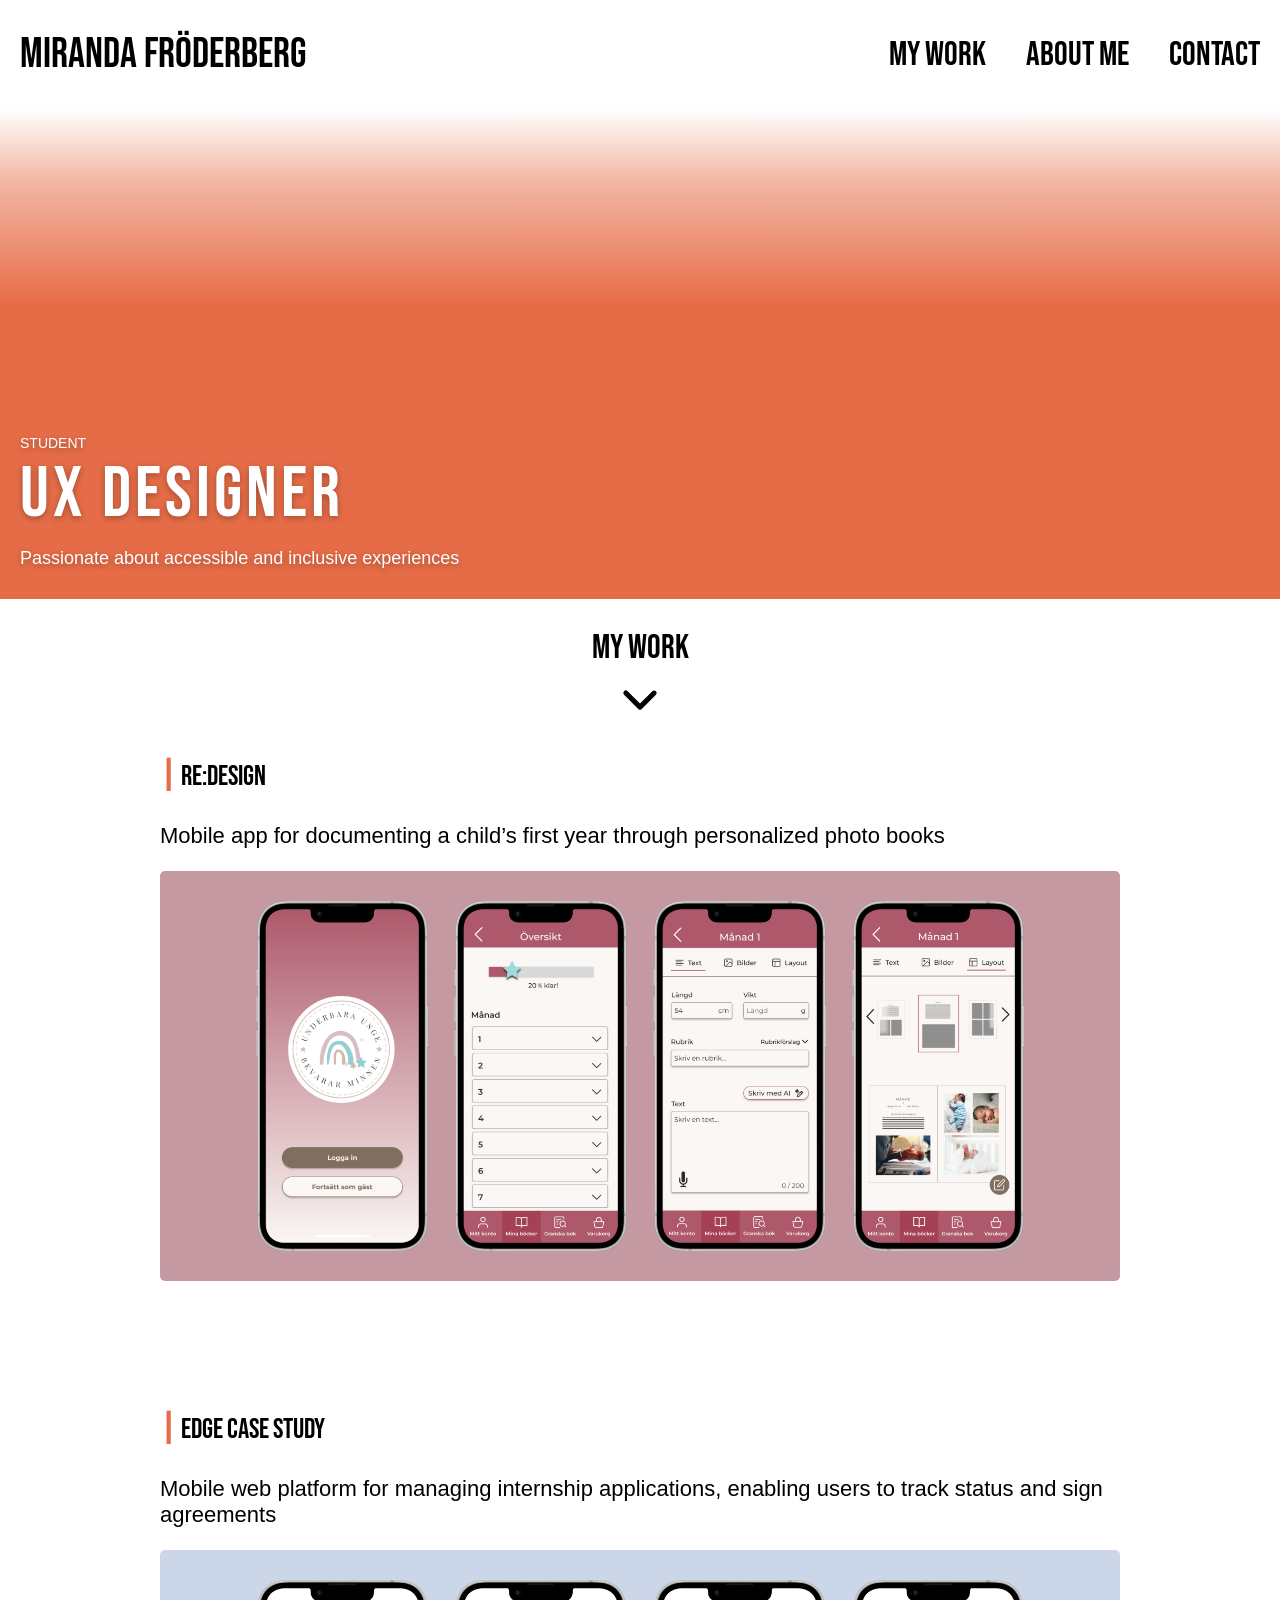
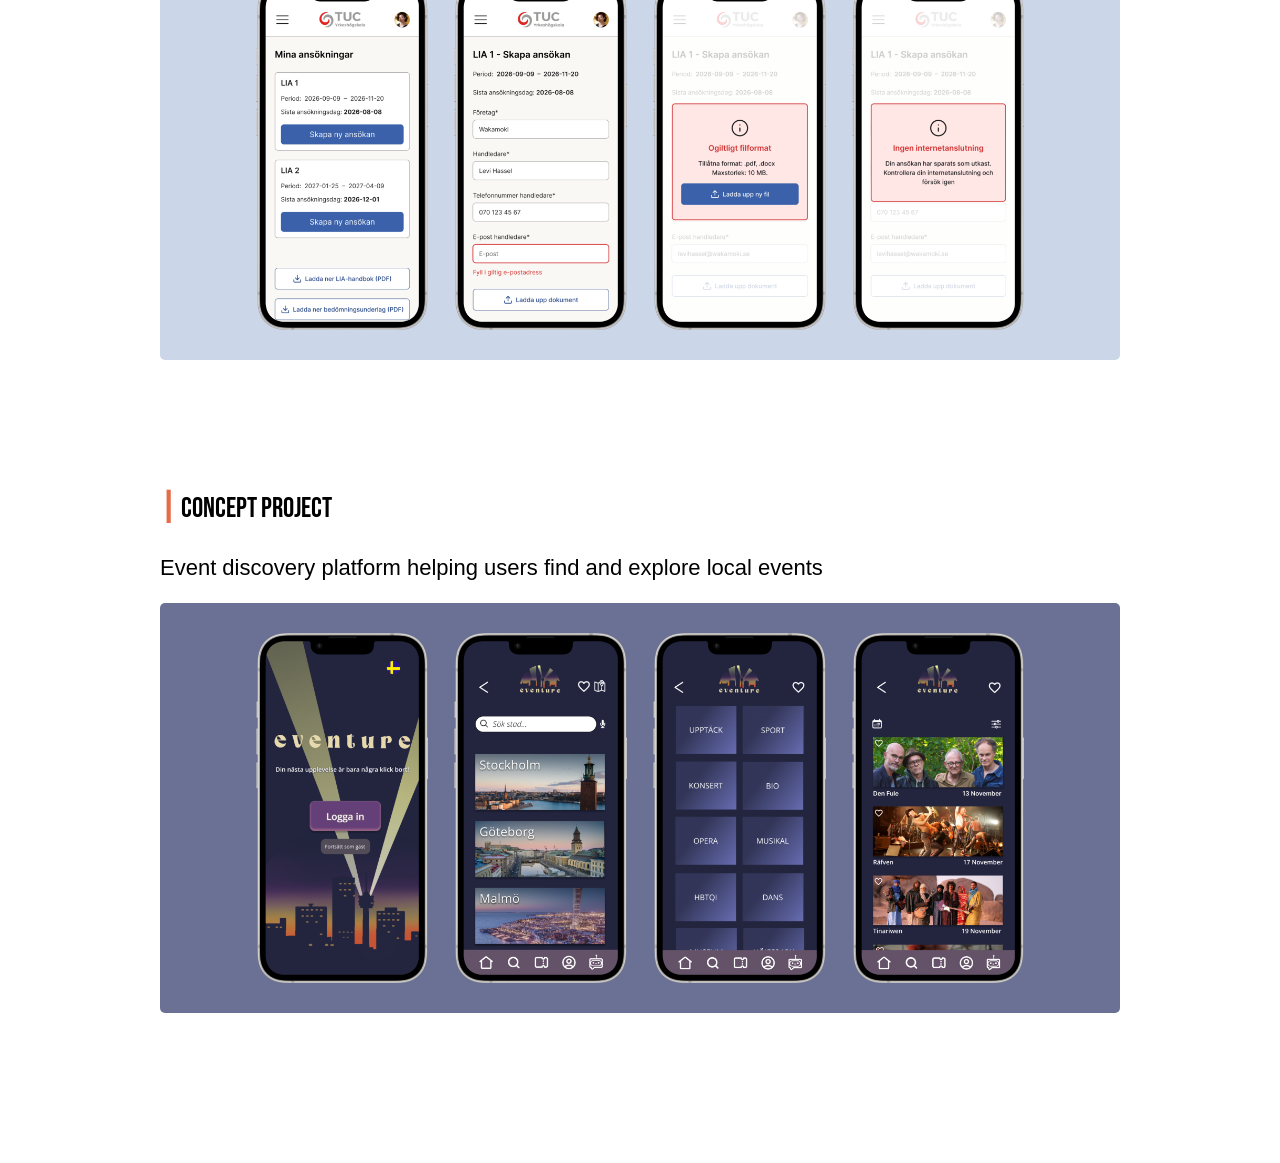
==== index.html @ 18cfc583 "Cleaned copied code also added some comments" ====
<!DOCTYPE html>
<html>
    <head>
        <meta name="viewport" content="width=device-width, initial-scale=1" />
        <meta charset="utf-8" />

        <!-- Title -->
        <title>Miranda Fröderberg - UX Designer</title>

        <!-- Font -->
        <link rel="preconnect" href="https://fonts.googleapis.com">
        <link rel="preconnect" href="https://fonts.gstatic.com" crossorigin>
        <link href="https://fonts.googleapis.com/css2?family=Bebas+Neue&display=swap" rel="stylesheet">
        
        <link rel="stylesheet" href="style.css" />
    </head>

    <body>
        <!-- Navigation -->
        <nav class="nav-container">
            <nav class="nav-box">

                <a href="" class="logo">MIRANDA FRÖDERBERG</a>
                
                <ul class="nav-links">
                    <li class="dropdown">
                        <button class="dropdown-toggle">MY WORK</button>
                        <ul class="dropdown-menu">
                            <li><a href="UnderbaraUnge/">RE:DESIGN</a></li>
                            <li><a href="Lia/">EDGE CASE STUDY</a></li>
                            <li><a href="Eventure/">CONCEPT PROJECT</a></li>
                        </ul>
                    </li>
                    <li><a id="about" href="about/">ABOUT ME</a></li>
                    <li><a id="contact" href="contact/">CONTACT</a></li>
                </ul>
            </nav>
        </nav>

        <!-- Hero section -->
        <div class="hero-background">
            <header class="hero-container">

                <div class="hero-text">
                    <p class="student">STUDENT</p>
                    <h1>UX DESIGNER</h1>
                    <p class="introduction">
                        Passionate about accessible and inclusive experiences
                    </p>
                </div>

            </header>
        </div>

        <!-- Work section -->
        <section class="work" id="work">
            <nav class="work-nav">
                <a href="#projects" class="work-btn">
                    <h2>MY WORK</h2>
                    <img src="img/new-arrow-down-bold.svg" alt="" />
                </a>
            </nav>

            <div class="projects-container" id="projects">
                <div class="project-section">
                    <div class="project-content">
                        <h3 class="project-title"><strong>|</strong>RE:DESIGN</h3>
                        <p class="project-description">Mobile app for documenting a child’s first year through personalized 
                        photo books</p>
                    </div>
                    <div class="project-mockup" id="UnderbaraUnge">
                        <div class="mockup">
                            <img src="img/UnderbaraUnge/UU1.png" alt="Mockup 1">
                            <img src="img/UnderbaraUnge/UU2.0.png" alt="Mockup 2">
                            <img src="img/UnderbaraUnge/UU3.png" alt="Mockup 3">
                            <img src="img/UnderbaraUnge/UU4.png" alt="Mockup 4">
                        </div> 
                    </div>
                </div>

                <div class="project-section">
                    <div class="project-content">
                        <h3 class="project-title"><strong>|</strong>EDGE CASE STUDY</h3>
                        <p class="project-description">Mobile web platform for managing internship applications, 
                            enabling users to track status and sign agreements</p>
                    </div>
                    <div class="project-mockup" id="Lia">
                        <div class="mockup">
                            <img src="img/Lia/LIA1.png" alt="Mockup 1">
                            <img src="img/Lia/LIA2.png" alt="Mockup 2">
                            <img src="img/Lia/LIA3.png" alt="Mockup 3">
                            <img src="img/Lia/LIA4.png" alt="Mockup 4">
                        </div> 
                    </div>
                </div>

                <div class="project-section">
                    <div class="project-content">
                        <h3 class="project-title"><strong>|</strong>CONCEPT PROJECT</h3>
                        <p class="project-description">Event discovery platform helping users find 
                            and explore local events</p>
                    </div>
                    <div class="project-mockup" id="Eventure">
                        <div class="mockup">
                            <img src="img/Eventure/Eventure1.png" alt="Mockup 1">
                            <img src="img/Eventure/Eventure2.png" alt="Mockup 2">
                            <img src="img/Eventure/Eventure3.png" alt="Mockup 3">
                            <img src="img/Eventure/Eventure4.png" alt="Mockup 4">
                        </div> 
                    </div>
                </div>
            </div>
        </section>
    </body>

    
    
    
    <script>
        const toggle = document.querySelector('.dropdown-toggle');
        const dropdown = document.querySelector('.dropdown');

        toggle.addEventListener('click', function(e) {
            e.preventDefault(); // stoppar navigation
            dropdown.classList.toggle('open');
        });

        // stäng om man klickar utanför
        document.addEventListener('click', function(e) {
            if (!dropdown.contains(e.target)) {
                dropdown.classList.remove('open');
            }
        });
        </script>
    <!-- Footer -->
</html>
---- style.css ----
html {
    scroll-behavior: smooth;
}

body {
    font-family: Helvetica, Arial, sans-serif;
    font-size: 22px;
    margin: 0;
    padding: 0;
    background-color: white;
}

h1, .logo, .nav-links, .work-nav, .project-title {
    font-family: "Bebas Neue", sans-serif;
}


/* NAV */
.nav-container {
    background-color: #ffffff;

    display: flex;
    justify-content: center;
}

.nav-box {
    width: 100%;
    max-width: 1600px;
    padding: 0 20px;

    display: flex;
    align-items: center;
    justify-content: space-between;
}

.logo {
    position: relative;
    font-size: 42px;
    font-weight: 100;
    color: black;
    text-decoration: none;
    
}


/* NAV LINKS */
.nav-links{
    display: flex;
    gap: 40px;
    margin-left: auto;

    list-style: none;
    font-weight: 100;
    font-size: 34px;
}

.nav-links a{
    text-decoration: none;
    color: black;
    position: relative;
}

.nav-links a:hover {
    text-decoration: underline;
    text-decoration-color: #E56C47;
    text-underline-offset: 8px;
}

/* DROPDOWN */
.dropdown {
    position: relative;
}

.dropdown-toggle {
    position: relative;
    background: none;
    border: none;
    font: inherit;
    color: black;
    padding: 0;
}

.dropdown-toggle:hover {
    text-decoration: underline;
    text-decoration-color: #E56C47;
    text-underline-offset: 8px;
}

.dropdown-menu {
    position: absolute;
    top: 110%;
    left: -30px;

    display: flex;
    flex-direction: column;
    gap: 10px;

    background: white;
    padding: 20px 16px 12px 12px;

    font-size: 28px;
    list-style: none;

    transform-origin: top;

    opacity: 0;
    transform: translateY(-10px);
    pointer-events: none;

    transition: opacity 0.3s ease, transform 0.3s ease;
}

.dropdown-menu a {
    white-space: nowrap;
}

.dropdown:hover .dropdown-menu{
    opacity: 1;
    transform: translateY(0);
    pointer-events: auto
}

.dropdown.open .dropdown-menu {
    opacity: 1;
    transform: translateY(0);
    pointer-events: auto;
}

.dropdown::after {
    content: "";
    position: absolute;
    top: 100%;
    left: 0;
    width: 100%;
    height: 15px;
}



.hero-background {
    background: linear-gradient(180deg,rgba(255, 255, 255, 1) 0%, rgba(242, 181, 163, 1) 16%, rgba(229, 108, 71, 1) 45%);
    min-height: 60vh;

    display: flex;
    flex-direction: column;
    justify-content: flex-end;
    align-items: center;

    padding: 50px;
}

.hero-container {
    width: 100%;
    max-width: 1600px;
    margin: 0;
}

.hero-text {
    text-align: left;

    color: #FFFFFF;

    display: flex;
    flex-direction: column;
}

.hero-text .student{
    font-size: 18px;
    font-weight: 500;
    text-shadow: 0 2px 6px rgba(0, 0, 0, 0.3);

    margin: 0;
}

.hero-text h1{
    font-size: 102px;
    font-weight: 100;
    letter-spacing: 4px;
    text-shadow: 0 2px 6px rgba(0, 0, 0, 0.3);

    margin: 0;
}

.hero-text .introduction{
    font-size: 24px;
    font-weight: 500;
    text-shadow: 0 2px 6px rgba(0, 0, 0, 0.3);
    
    margin: 40px 0px;
}





.work {
    max-width: 1000px;
    margin: 0px auto 140px;
}

.work-nav {
    display: flex;
    flex-direction: column;
    align-items: center;
    gap: 0px;

    margin: 0px auto;
}

.work-btn {
    display: flex;
    flex-direction: column;
    align-items: center; 
    
    text-decoration: none;
    color: black;
}

.work-nav h2 {
    font-size: 34px;
    font-weight: 200;
    margin-bottom: 10px;

}

.work-nav img {
    height: auto;
    width: 40px;
}



.projects-container {
    display: flex;
    flex-direction: column;
    gap: 80px;

    max-width: 1200px;
    margin: 0 auto;
    padding: 0 20px;
}

.project-section {
    display: flex;
    flex-direction: column;

    margin: 10px auto;
    width: 100%;
}

.project-content {
    width: 100%;
}

.project-title {
    font-size: 28px;
    font-weight: 100;
}

.project-title strong {
    color: #E56C47;
    font-size: 32px;
    padding-right: 5px;
}

.project-mockup {
    display: flex;
    justify-content: center;

    width: 100%;
    margin: 0 auto;
    border-radius: 5px;
}

.mockup {
    width: 90%;
    height: auto;

    padding: 30px 20px;

    display: flex;
    justify-content: center;
    gap: 3%;
}

#UnderbaraUnge{
    background-color: #C499A1;
}

#Lia{
    background-color: #CCD6E9;
}

#Eventure{
    background-color: #6B7195;
}

.mockup img {
    width: 20%;
    height: auto;
}

@media (max-width: 1435px) { /* MacBook */

    .hero-background {
        background: linear-gradient(180deg,rgba(255, 255, 255, 1) 0%, rgba(242, 181, 163, 1) 15%, rgba(229, 108, 71, 1) 40%);
        min-height: 50vh;
        padding: 20px;
    }

    .hero-text .student{
        font-size: 14px;
    }

    .hero-text h1{
        font-size: 72px;
    }

    .hero-text .introduction{
        font-size: 18px;
        
        margin: 10px 0px;
    }

}

@media (max-width: 820px) { /* IPAD */

    .nav-box .logo {
        font-size: 36px;
    }

    .nav-links {
        font-size: 28px;
        gap: 20px;
    }

    .hero-background {
        min-height: 70vh;
        padding: 20px;
    }

    .hero-text .introduction{
        margin: 20px 0px;
    }
}


@media (max-width: 620px) { /* lite större än PHONE */
    .nav-box .logo {
    font-size: 24px;
    }

    .nav-links {
        font-size: 18px;
        gap: 10px;
    }

    .hero-background {
        min-height: 50vh;
        padding: 20px;
    }

    .hero-text .student{
        font-size: 14px;
    }

    .hero-text h1{
        font-size: 72px;
    }

    .hero-text .introduction{
        font-size: 18px;
        
        margin: 10px 0px;
    }

    .work {
        max-width: 1000px;
        margin: 0px auto 140px;
    }

    .work-nav {
        margin: 20px auto 50px;
    }

    .work-nav h2 {
        font-size: 28px;
    }

    .work-nav img {
        height: 20px;
        width: 40px;
    }


    .projects-container {
        gap: 40px;
    }

    .project-title {
        font-size: 24px;
    }

    .project-description {
        font-size: 18px;
    }

    .mockup {
        width: 100%;
        padding: 20px 5px;
    }
}
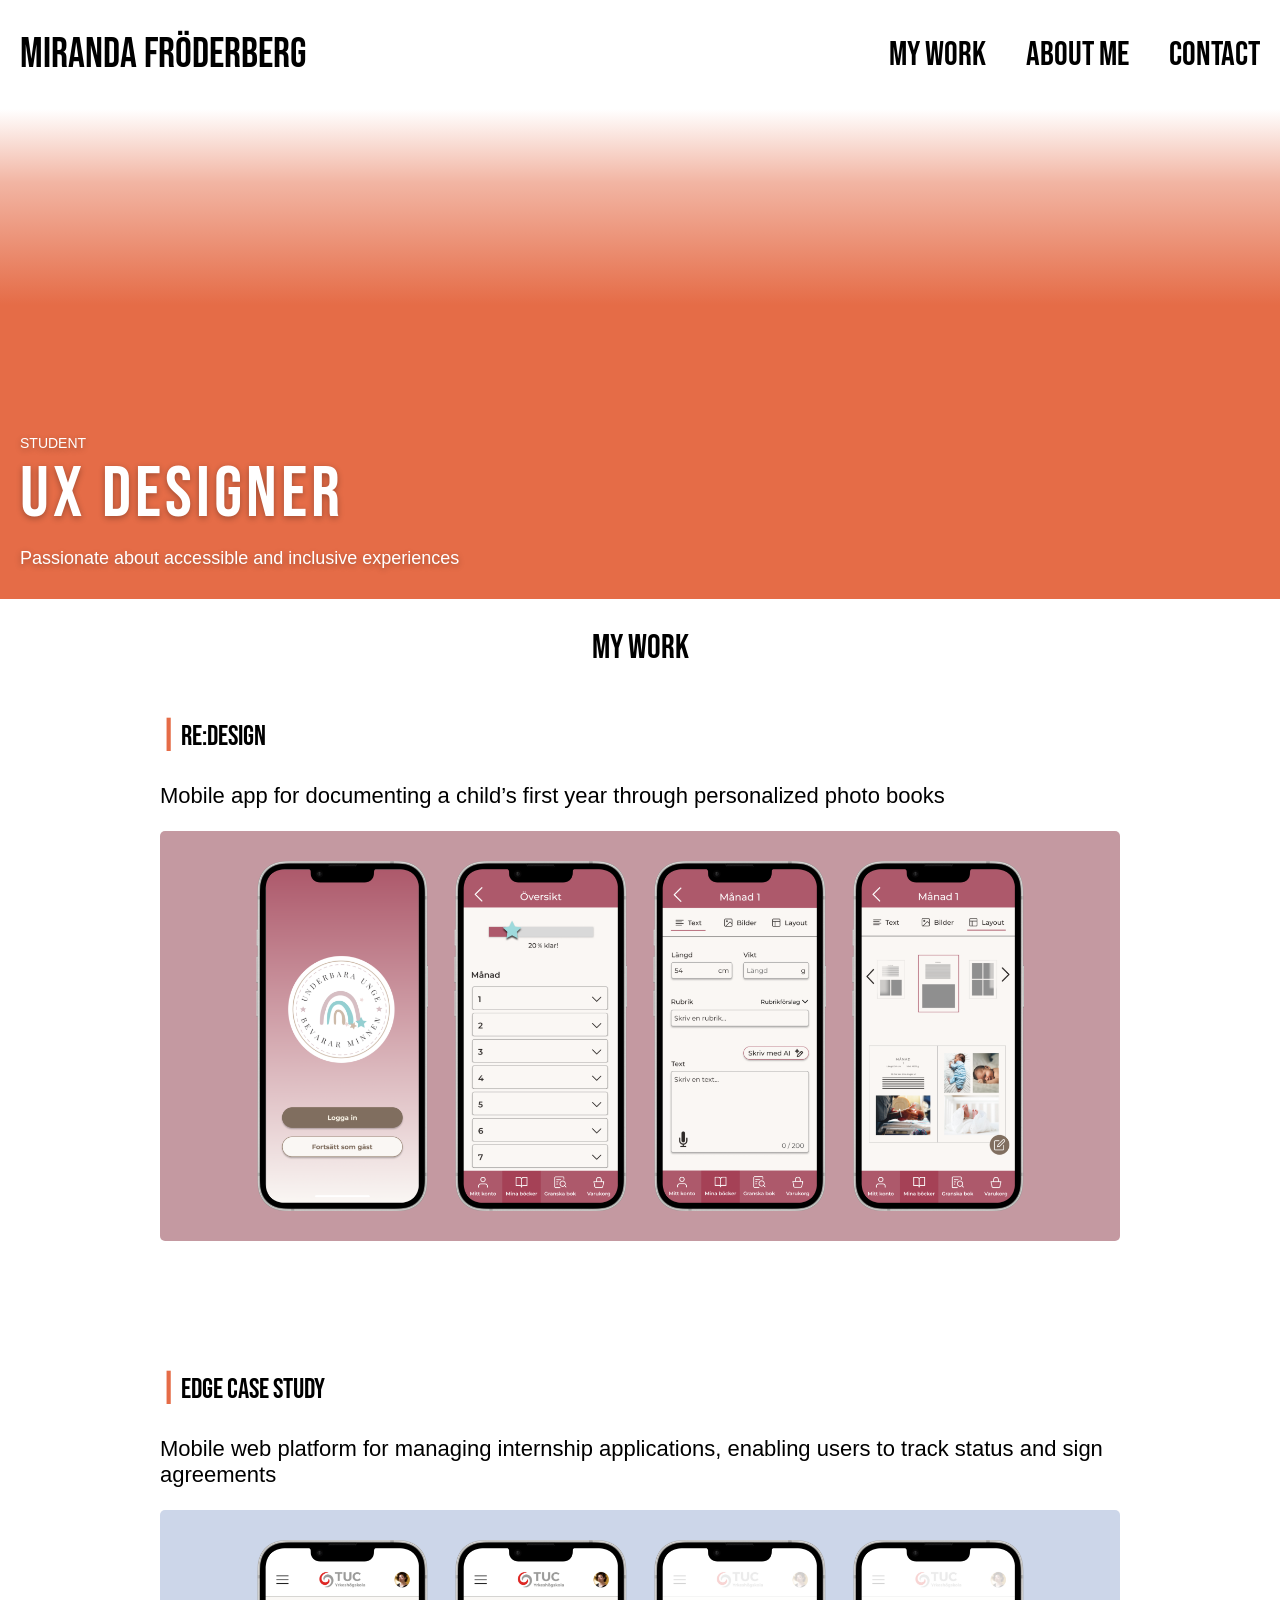
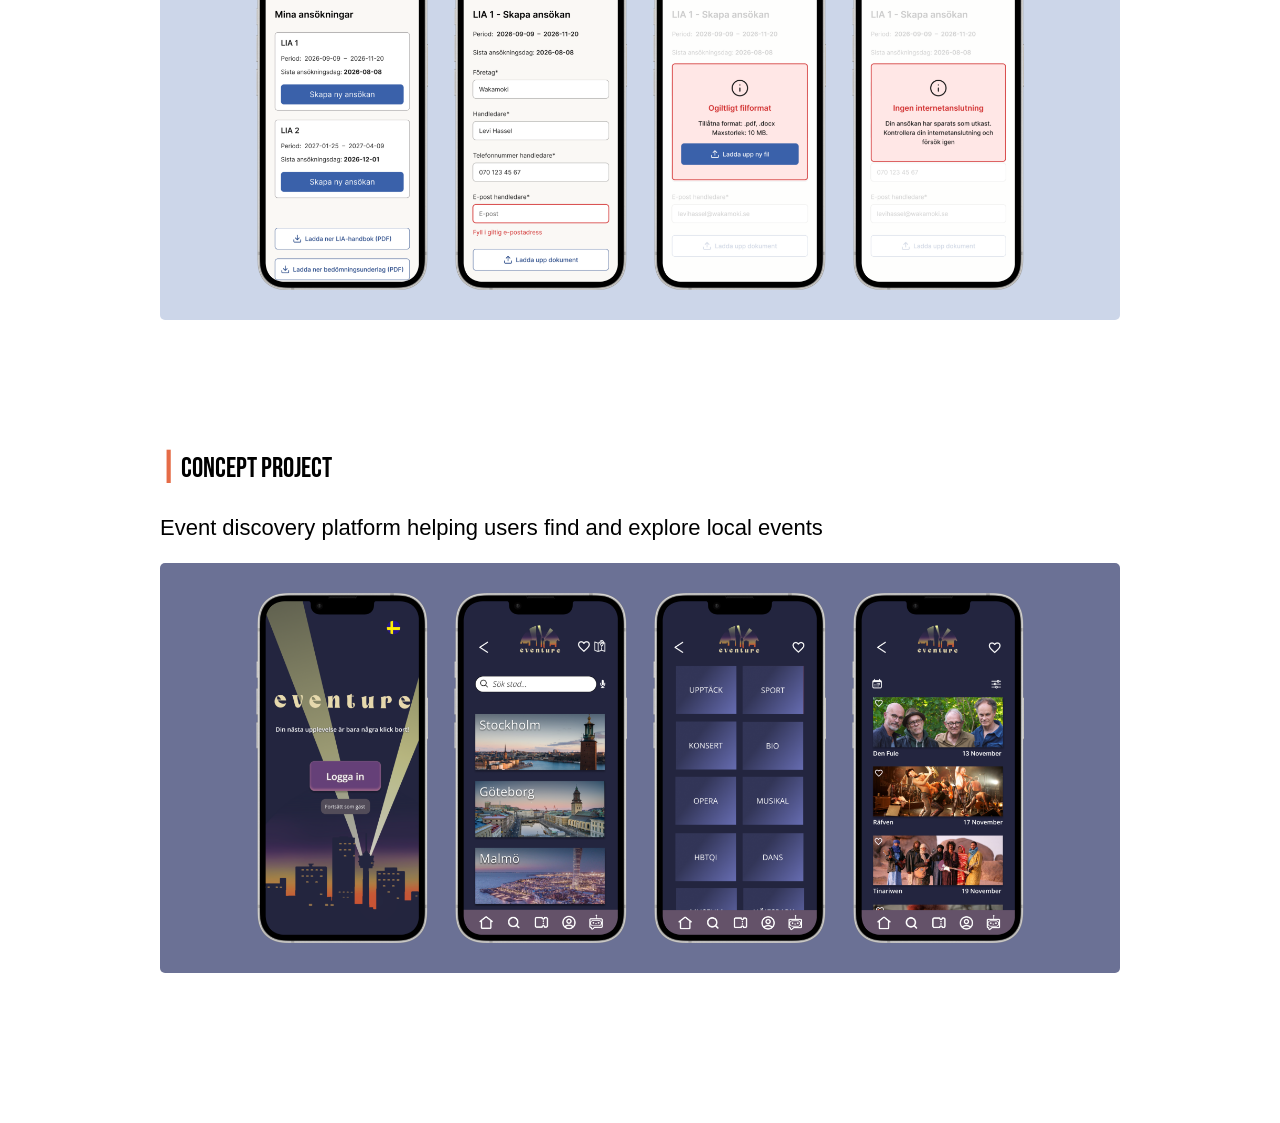
==== commit 0c5ac86d: "Dropdown, Ikoner Ikoner fixade + dropdown mått på projektsidorna" ====
--- a/index.html
+++ b/index.html
@@ -57,7 +57,7 @@
             <nav class="work-nav">
                 <a href="#projects" class="work-btn">
                     <h2>MY WORK</h2>
-                    <img src="img/new-arrow-down-bold.svg" alt="" />
+                    <img src="img/ikoner/new-arrow-down-bold.svg" alt="" />
                 </a>
             </nav>
 
@@ -69,12 +69,17 @@
                         photo books</p>
                     </div>
                     <div class="project-mockup" id="UnderbaraUnge">
-                        <div class="mockup">
+
+                        <div class="view-project">
+                            <span>View the process ></span>
+                         </div>
+
+                        <a href="/UnderbaraUnge/" class="mockup">
                             <img src="img/UnderbaraUnge/UU1.png" alt="Mockup 1">
                             <img src="img/UnderbaraUnge/UU2.0.png" alt="Mockup 2">
                             <img src="img/UnderbaraUnge/UU3.png" alt="Mockup 3">
                             <img src="img/UnderbaraUnge/UU4.png" alt="Mockup 4">
-                        </div> 
+                        </a> 
                     </div>
                 </div>
 
@@ -85,12 +90,17 @@
                             enabling users to track status and sign agreements</p>
                     </div>
                     <div class="project-mockup" id="Lia">
-                        <div class="mockup">
+
+                        <div class="view-project">
+                            <span>View the process ></span>
+                         </div>
+                        
+                        <a href="/Lia/" class="mockup">
                             <img src="img/Lia/LIA1.png" alt="Mockup 1">
                             <img src="img/Lia/LIA2.png" alt="Mockup 2">
                             <img src="img/Lia/LIA3.png" alt="Mockup 3">
                             <img src="img/Lia/LIA4.png" alt="Mockup 4">
-                        </div> 
+                        </a> 
                     </div>
                 </div>
 
@@ -101,12 +111,17 @@
                             and explore local events</p>
                     </div>
                     <div class="project-mockup" id="Eventure">
-                        <div class="mockup">
+
+                         <div class="view-project">
+                            <span>View the process ></span>
+                         </div>
+
+                        <a href="/Eventure/" class="mockup">
                             <img src="img/Eventure/Eventure1.png" alt="Mockup 1">
                             <img src="img/Eventure/Eventure2.png" alt="Mockup 2">
                             <img src="img/Eventure/Eventure3.png" alt="Mockup 3">
                             <img src="img/Eventure/Eventure4.png" alt="Mockup 4">
-                        </div> 
+                        </a> 
                     </div>
                 </div>
             </div>
--- a/style.css
+++ b/style.css
@@ -226,9 +226,12 @@
 .work-nav img {
     height: auto;
     width: 40px;
-}
-
-
+    transition: transform 0.2s ease;
+}
+
+.work-nav img:hover {
+    transform: scale(1.15);
+}
 
 .projects-container {
     display: flex;
@@ -270,6 +273,18 @@
     width: 100%;
     margin: 0 auto;
     border-radius: 5px;
+
+    overflow: hidden; /* viktigt för zoom */
+}
+
+/* själva innehållet (mockups) */
+.project-mockup .mockup {
+    transition: transform 0.3s ease;
+}
+
+/* hover bara på bilderna */
+.project-mockup:hover .mockup {
+    transform: scale(1.05);
 }
 
 .mockup {
@@ -299,6 +314,48 @@
     width: 20%;
     height: auto;
 }
+
+.project-mockup {
+    position: relative;
+    overflow: hidden;
+}
+
+.view-project {
+    position: absolute;
+    inset: 0;
+
+    display: flex;
+    align-items: center;
+    justify-content: center;
+
+    font-size: 20px;
+    font-weight: 300;
+    color: white;
+
+    
+
+    z-index: 2;
+
+    opacity: 0;
+    transition: opacity 0.25s ease 0.2s;
+
+    pointer-events: none;
+}
+
+.project-mockup:hover .view-project {
+   opacity: 1;
+}
+
+.view-project span {
+    background: rgba(0, 0, 0, 0.80);
+    padding: 14px 24px;
+    border-radius: 8px;
+
+    
+    
+}
+
+
 
 @media (max-width: 1435px) { /* MacBook */
 
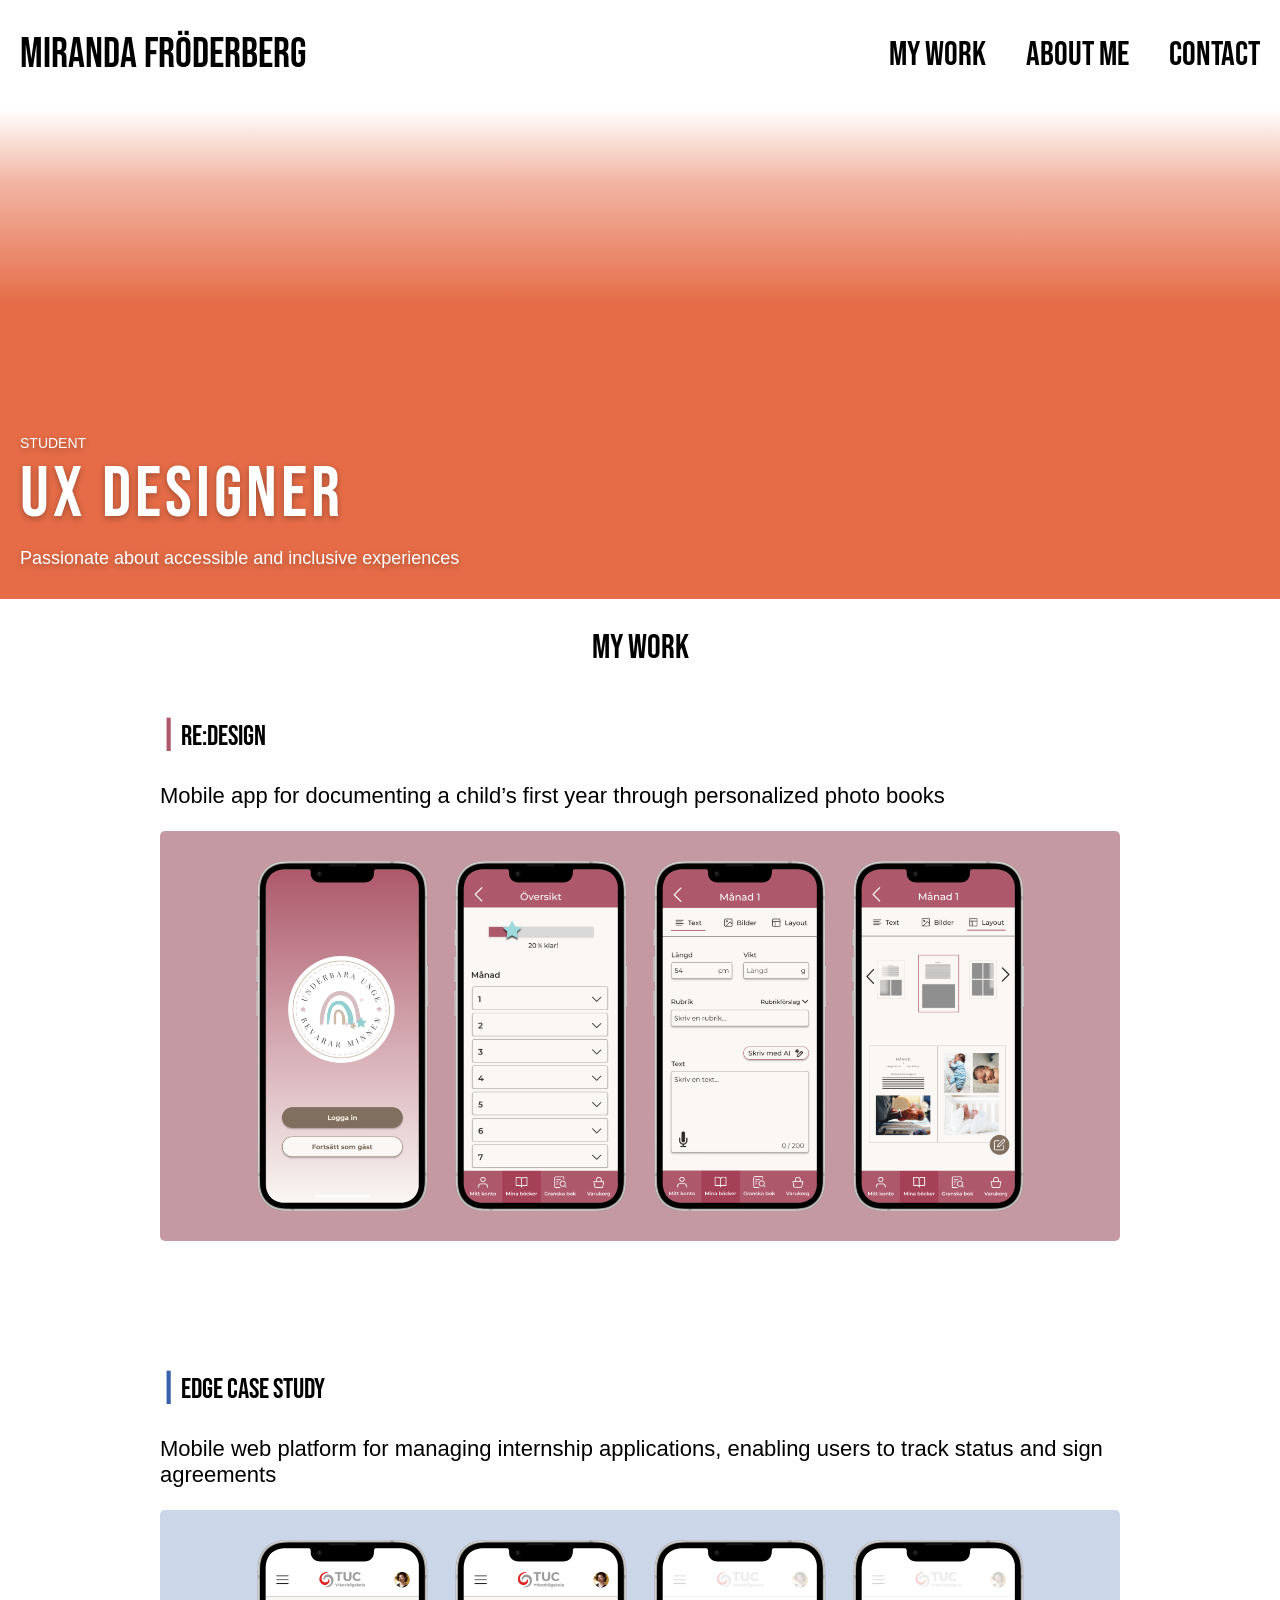
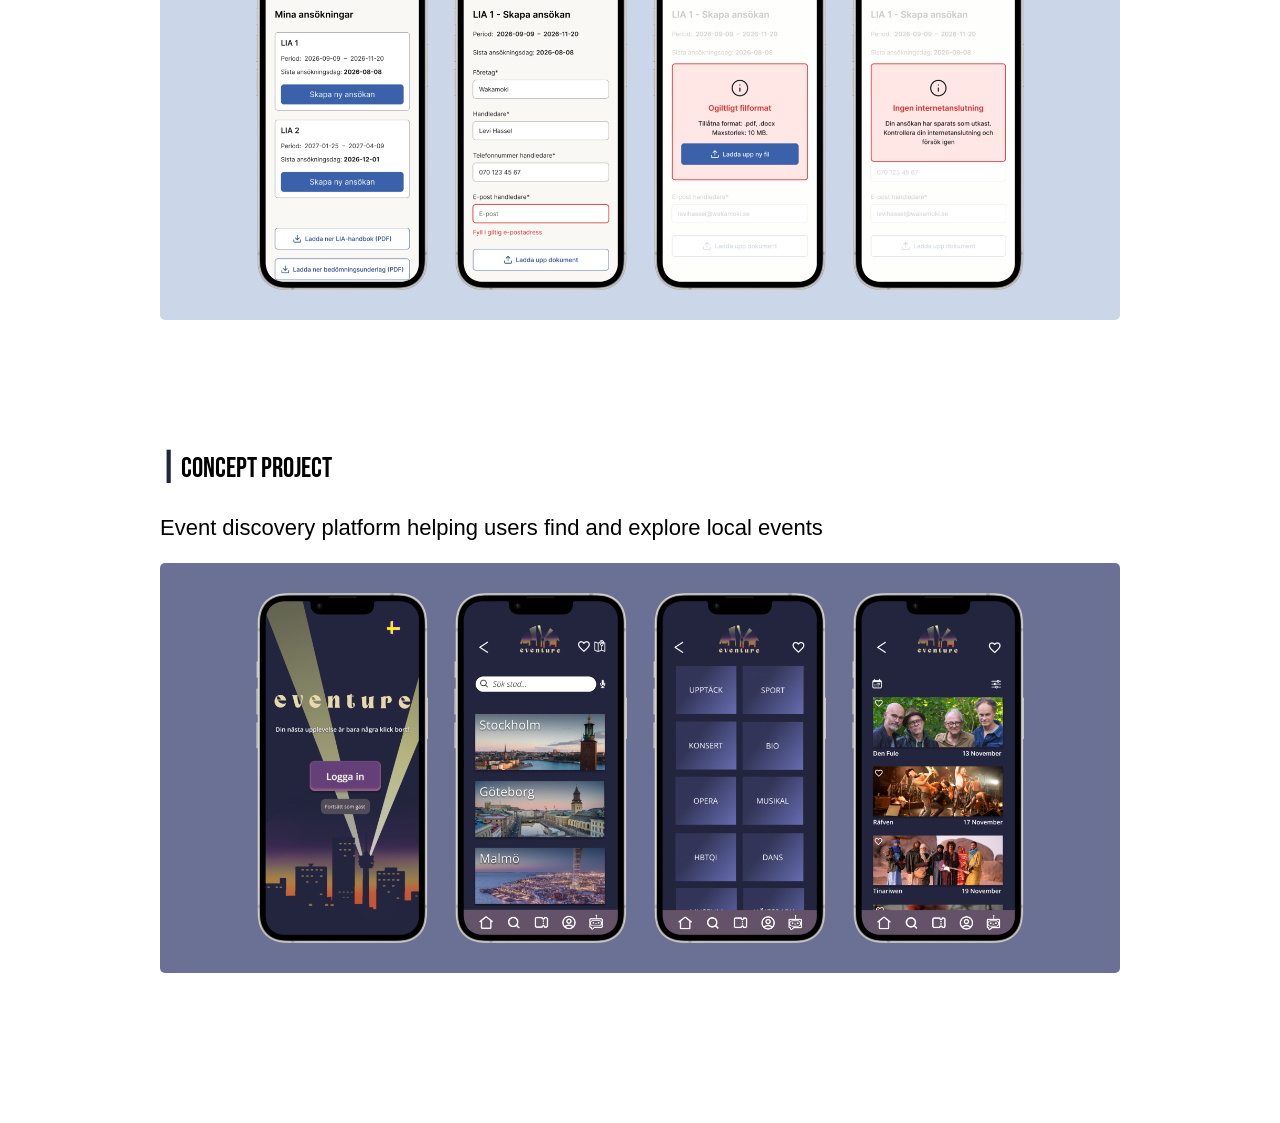
==== commit 33179ee3: "Work accent + courses Färger matchar projekten på my work + line height punktlista courses" ====
--- a/index.html
+++ b/index.html
@@ -62,7 +62,7 @@
             </nav>
 
             <div class="projects-container" id="projects">
-                <div class="project-section">
+                <div class="project-section pink-theme">
                     <div class="project-content">
                         <h3 class="project-title"><strong>|</strong>RE:DESIGN</h3>
                         <p class="project-description">Mobile app for documenting a child’s first year through personalized 
@@ -83,7 +83,7 @@
                     </div>
                 </div>
 
-                <div class="project-section">
+                <div class="project-section blue-theme">
                     <div class="project-content">
                         <h3 class="project-title"><strong>|</strong>EDGE CASE STUDY</h3>
                         <p class="project-description">Mobile web platform for managing internship applications, 
@@ -104,7 +104,7 @@
                     </div>
                 </div>
 
-                <div class="project-section">
+                <div class="project-section purple-theme">
                     <div class="project-content">
                         <h3 class="project-title"><strong>|</strong>CONCEPT PROJECT</h3>
                         <p class="project-description">Event discovery platform helping users find 
--- a/style.css
+++ b/style.css
@@ -96,6 +96,7 @@
     gap: 10px;
 
     background: white;
+
     padding: 20px 16px 12px 12px;
 
     font-size: 28px;
@@ -108,6 +109,9 @@
     pointer-events: none;
 
     transition: opacity 0.3s ease, transform 0.3s ease;
+
+    border-radius: 3px;
+    box-shadow: 0 10px 30px rgba(0, 0, 0, 0.1);
 }
 
 .dropdown-menu a {
@@ -323,6 +327,7 @@
 .view-project {
     position: absolute;
     inset: 0;
+    z-index: 2;
 
     display: flex;
     align-items: center;
@@ -332,14 +337,15 @@
     font-weight: 300;
     color: white;
 
+    opacity: 0;
+    pointer-events: none;
+
+    transition: opacity 0.25s ease;
+
+    background: rgba(0, 0, 0, 0.15);
+    backdrop-filter: blur(1px);
+
     
-
-    z-index: 2;
-
-    opacity: 0;
-    transition: opacity 0.25s ease 0.2s;
-
-    pointer-events: none;
 }
 
 .project-mockup:hover .view-project {
@@ -349,13 +355,21 @@
 .view-project span {
     background: rgba(0, 0, 0, 0.80);
     padding: 14px 24px;
-    border-radius: 8px;
-
-    
-    
-}
-
-
+    border-radius: 8px;   
+}
+
+.pink-theme .project-title strong {
+    color: #AD596B;
+}
+
+.blue-theme strong {
+    color: #3A61AA;
+
+}
+
+.purple-theme .project-title strong {
+    color: #23253F;
+}
 
 @media (max-width: 1435px) { /* MacBook */
 
@@ -392,6 +406,15 @@
         gap: 20px;
     }
 
+    .dropdown-menu {
+        top: 110%;
+        left: -20px;
+
+        padding: 20px 12px 12px 10px;
+
+        font-size: 26px;
+    }
+
     .hero-background {
         min-height: 70vh;
         padding: 20px;
@@ -411,6 +434,15 @@
     .nav-links {
         font-size: 18px;
         gap: 10px;
+    }
+
+    .dropdown-menu {
+        top: 120%;
+        left: -20px;
+
+        padding: 12px 10px 8px 8px;
+
+        font-size: 18px;
     }
 
     .hero-background {
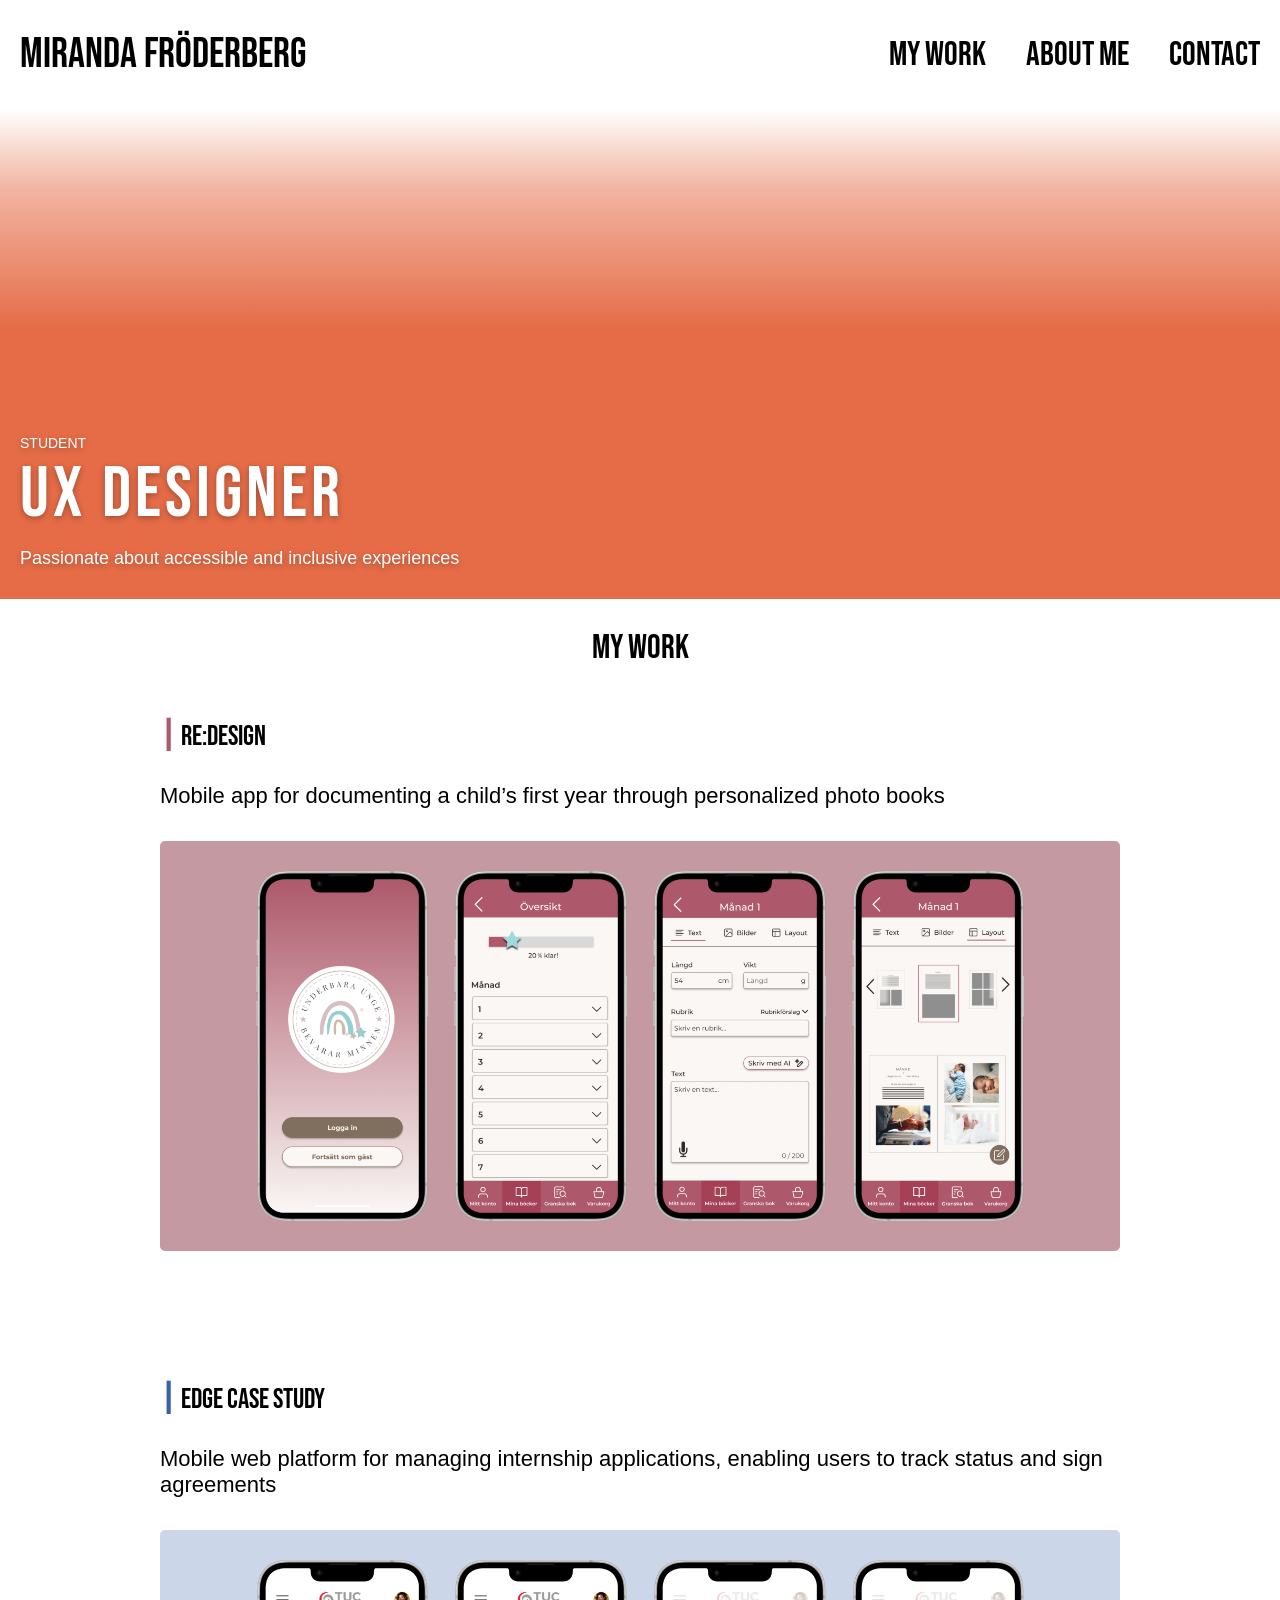
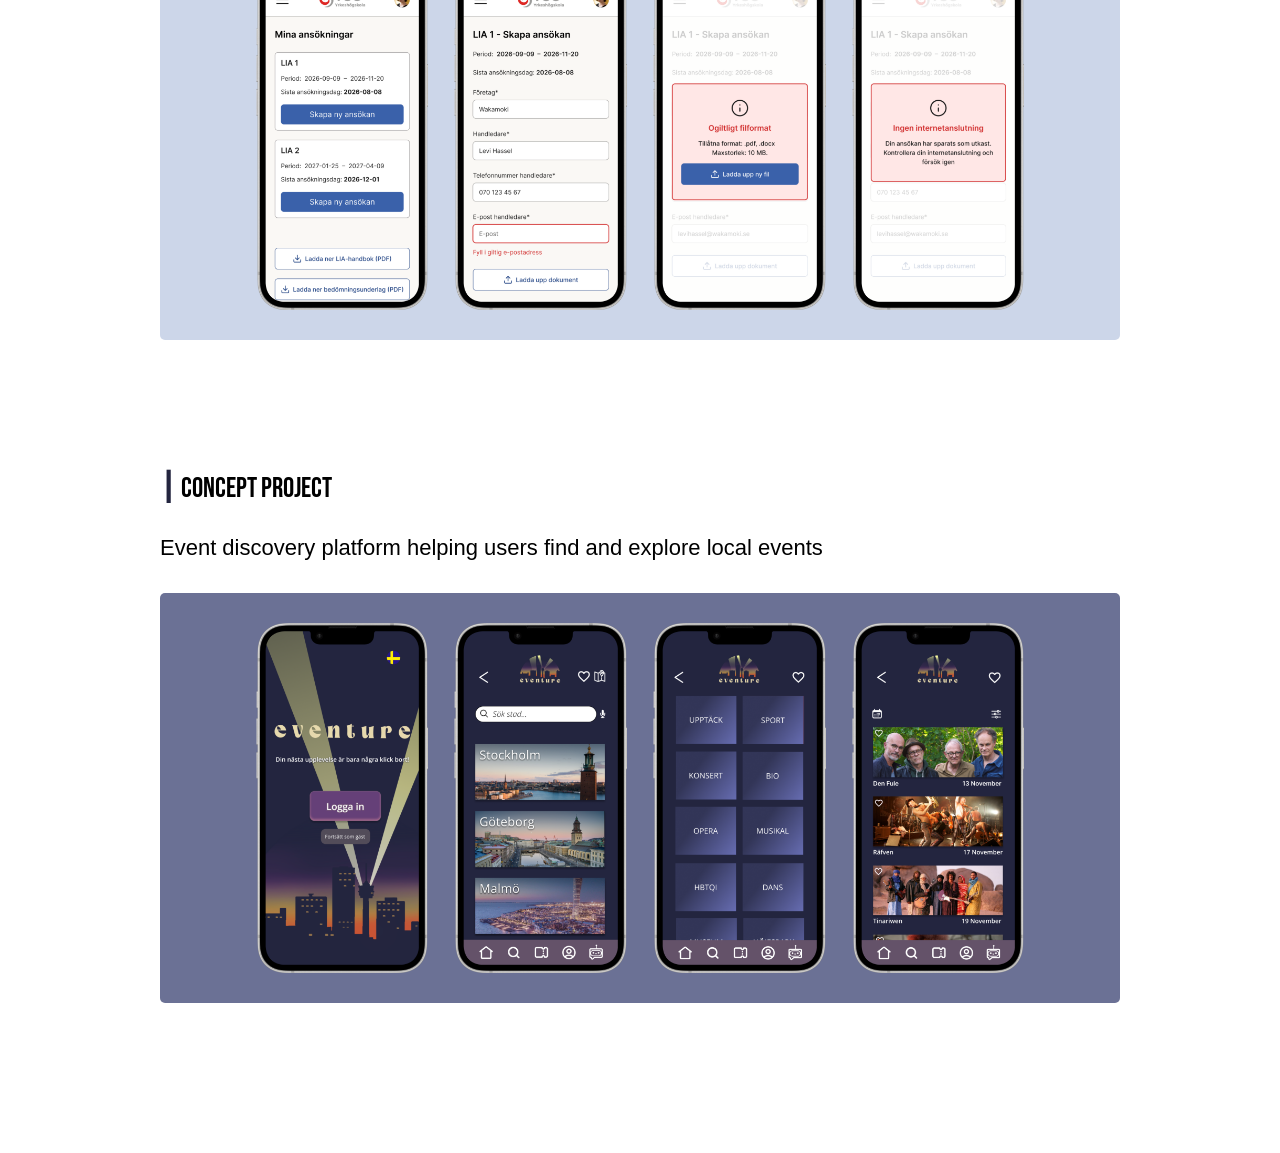
==== commit 5ca433f5: "Final cut" ====
--- a/index.html
+++ b/index.html
@@ -45,7 +45,7 @@
                     <p class="student">STUDENT</p>
                     <h1>UX DESIGNER</h1>
                     <p class="introduction">
-                        Passionate about accessible and inclusive experiences
+                     Passionate about accessible and inclusive experiences
                     </p>
                 </div>
 
--- a/style.css
+++ b/style.css
@@ -148,9 +148,9 @@
     display: flex;
     flex-direction: column;
     justify-content: flex-end;
-    align-items: center;
-
-    padding: 50px;
+    align-items: flex-start;
+
+    padding: 40px;
 }
 
 .hero-container {
@@ -161,11 +161,14 @@
 
 .hero-text {
     text-align: left;
+    
 
     color: #FFFFFF;
 
     display: flex;
     flex-direction: column;
+    margin-top: 0px;
+
 }
 
 .hero-text .student{
@@ -190,7 +193,7 @@
     font-weight: 500;
     text-shadow: 0 2px 6px rgba(0, 0, 0, 0.3);
     
-    margin: 40px 0px;
+    margin: 10px 0px;
 }
 
 
@@ -257,6 +260,7 @@
 
 .project-content {
     width: 100%;
+    margin-bottom: 10px;
 }
 
 .project-title {
@@ -374,7 +378,7 @@
 @media (max-width: 1435px) { /* MacBook */
 
     .hero-background {
-        background: linear-gradient(180deg,rgba(255, 255, 255, 1) 0%, rgba(242, 181, 163, 1) 15%, rgba(229, 108, 71, 1) 40%);
+        background: linear-gradient(180deg,rgba(255, 255, 255, 1) 0%, rgba(242, 181, 163, 1) 16%, rgba(229, 108, 71, 1) 45%);
         min-height: 50vh;
         padding: 20px;
     }
@@ -393,6 +397,8 @@
         margin: 10px 0px;
     }
 
+
+
 }
 
 @media (max-width: 820px) { /* IPAD */
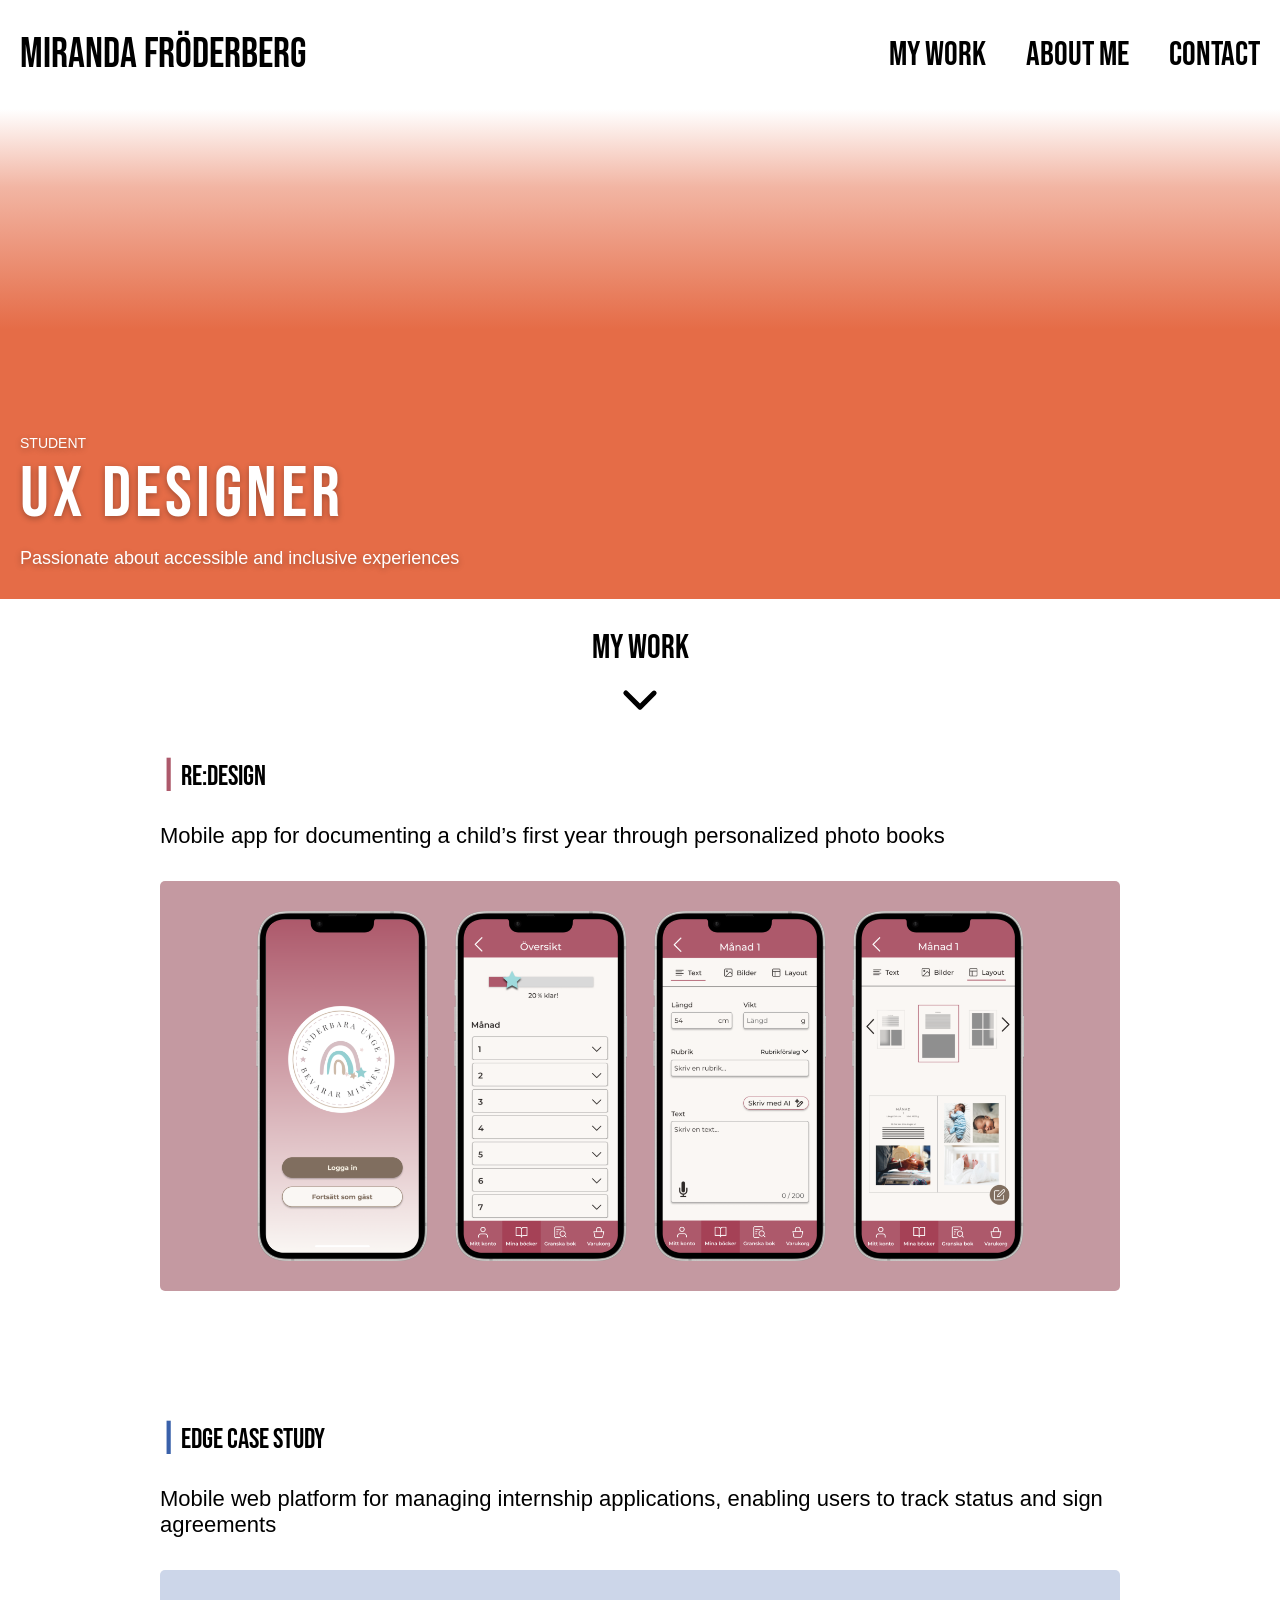
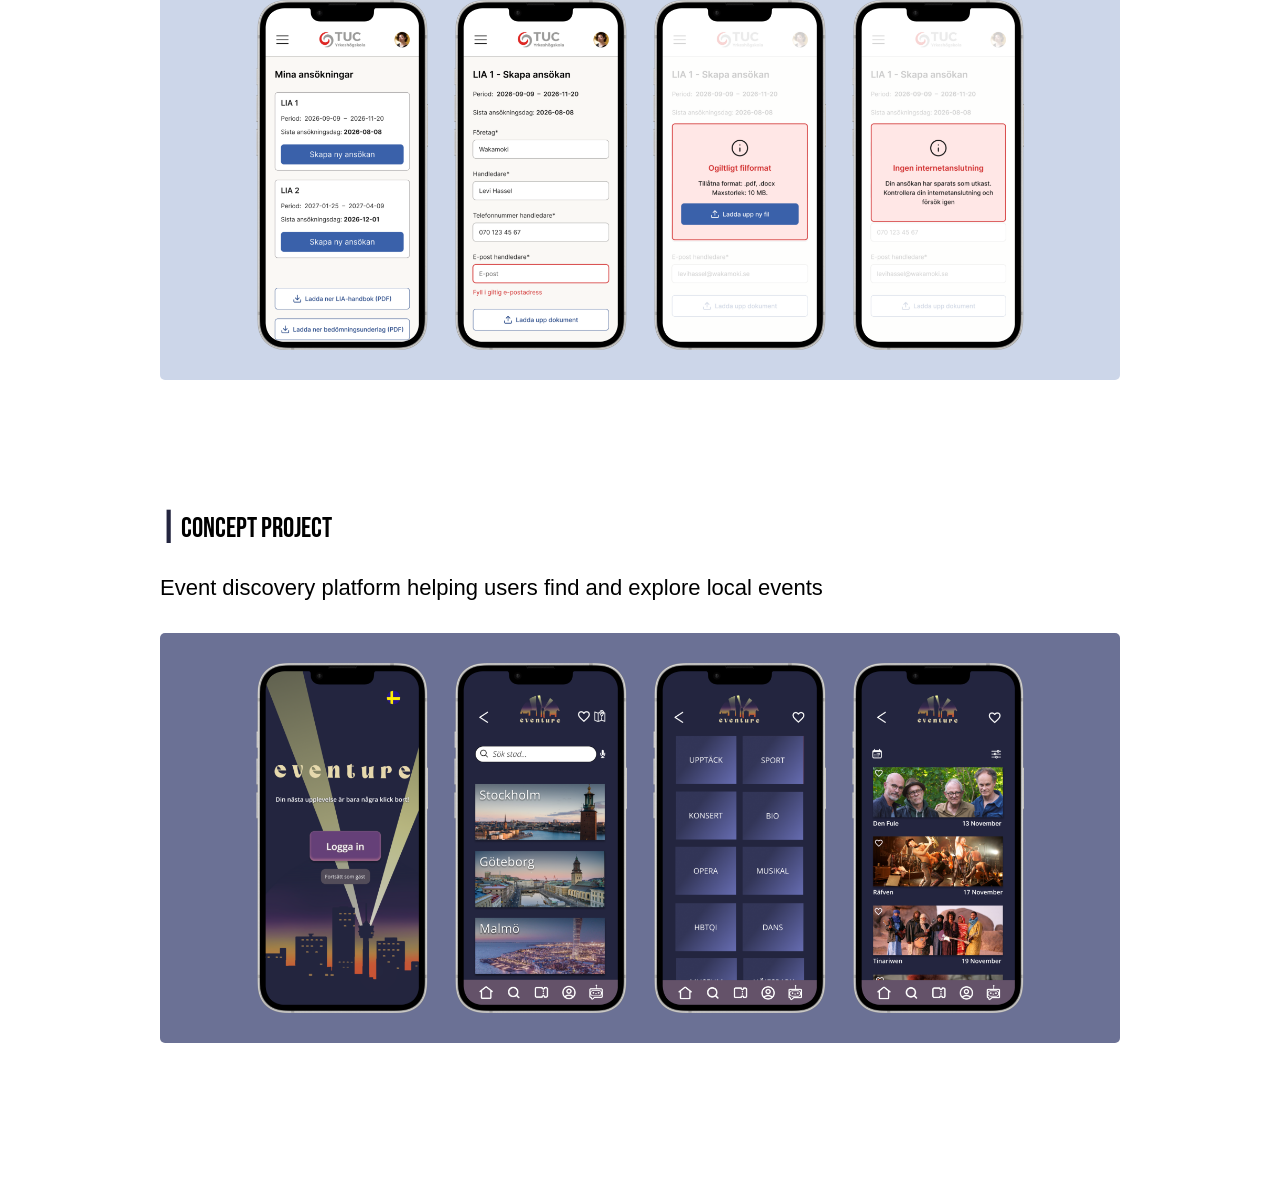
==== commit 7011389d: "Länkar Ikoner" ====
--- a/index.html
+++ b/index.html
@@ -57,7 +57,7 @@
             <nav class="work-nav">
                 <a href="#projects" class="work-btn">
                     <h2>MY WORK</h2>
-                    <img src="img/ikoner/new-arrow-down-bold.svg" alt="" />
+                    <img src="img/Ikoner/new-arrow-down-bold.svg" alt="" />
                 </a>
             </nav>
 
@@ -71,10 +71,10 @@
                     <div class="project-mockup" id="UnderbaraUnge">
 
                         <div class="view-project">
-                            <span>View the process ></span>
+                            <span>The process ></span>
                          </div>
 
-                        <a href="/UnderbaraUnge/" class="mockup">
+                        <a href="UnderbaraUnge/" class="mockup">
                             <img src="img/UnderbaraUnge/UU1.png" alt="Mockup 1">
                             <img src="img/UnderbaraUnge/UU2.0.png" alt="Mockup 2">
                             <img src="img/UnderbaraUnge/UU3.png" alt="Mockup 3">
@@ -92,10 +92,10 @@
                     <div class="project-mockup" id="Lia">
 
                         <div class="view-project">
-                            <span>View the process ></span>
+                            <span>The process ></span>
                          </div>
                         
-                        <a href="/Lia/" class="mockup">
+                        <a href="Lia/" class="mockup">
                             <img src="img/Lia/LIA1.png" alt="Mockup 1">
                             <img src="img/Lia/LIA2.png" alt="Mockup 2">
                             <img src="img/Lia/LIA3.png" alt="Mockup 3">
@@ -113,10 +113,10 @@
                     <div class="project-mockup" id="Eventure">
 
                          <div class="view-project">
-                            <span>View the process ></span>
+                            <span>The process ></span>
                          </div>
 
-                        <a href="/Eventure/" class="mockup">
+                        <a href="Eventure/" class="mockup">
                             <img src="img/Eventure/Eventure1.png" alt="Mockup 1">
                             <img src="img/Eventure/Eventure2.png" alt="Mockup 2">
                             <img src="img/Eventure/Eventure3.png" alt="Mockup 3">
--- a/style.css
+++ b/style.css
@@ -148,7 +148,7 @@
     display: flex;
     flex-direction: column;
     justify-content: flex-end;
-    align-items: flex-start;
+    align-items: center;
 
     padding: 40px;
 }
